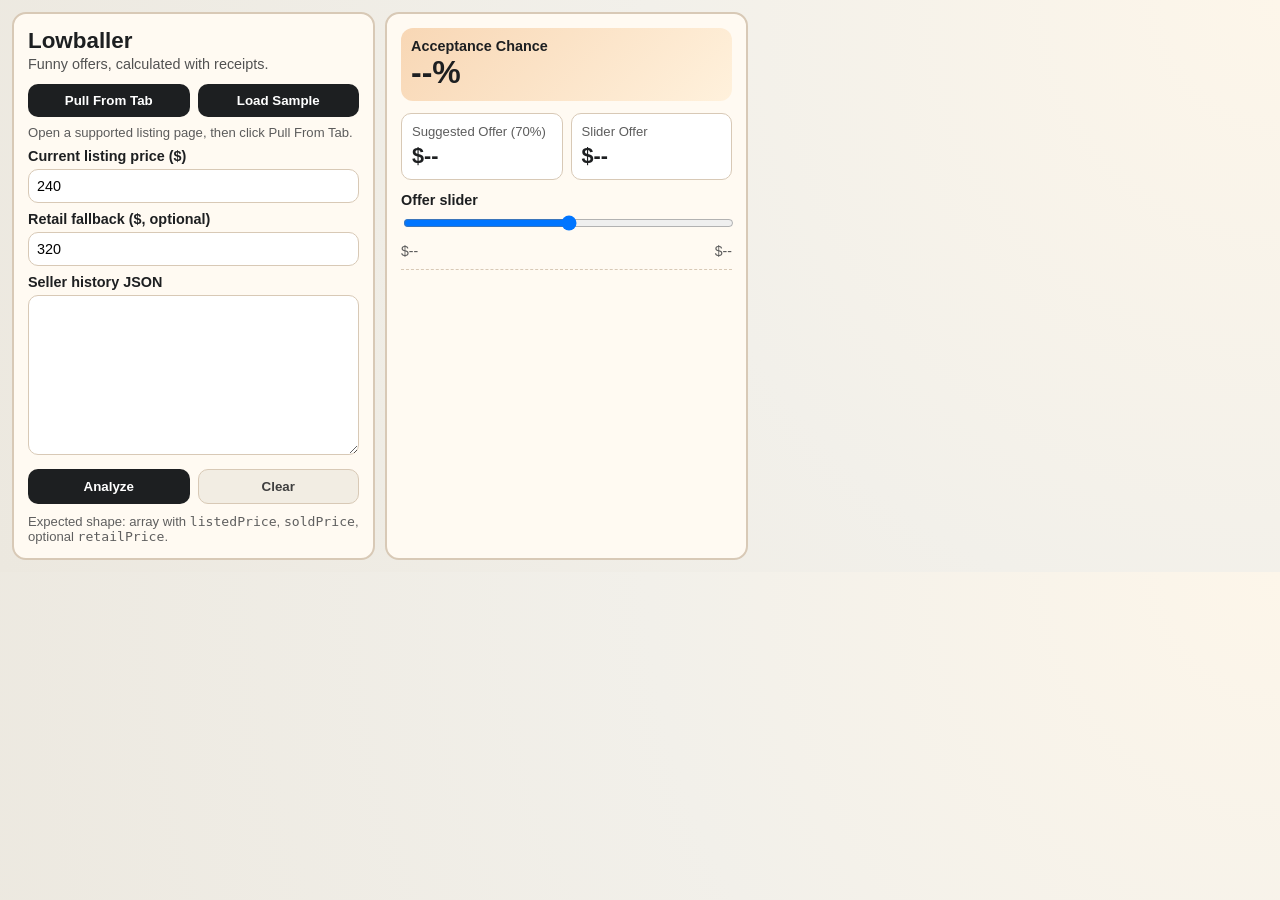
==== popup.html @ 646c8aa0 "added the files for the chrome extension" ====
<!doctype html>
<html lang="en">
<head>
  <meta charset="UTF-8" />
  <meta name="viewport" content="width=device-width, initial-scale=1.0" />
  <title>Lowballer</title>
  <link rel="stylesheet" href="popup.css" />
</head>
<body>
  <main class="app-shell">
    <section class="panel panel-left">
      <h1>Lowballer</h1>
      <p class="tagline">Funny offers, calculated with receipts.</p>

      <div class="button-row top-row">
        <button id="pullFromTabBtn" type="button">Pull From Tab</button>
        <button id="loadSampleBtn" type="button">Load Sample</button>
      </div>

      <p id="pageStatus" class="status">Open a supported listing page, then click Pull From Tab.</p>

      <label for="listingPrice">Current listing price ($)</label>
      <input id="listingPrice" type="number" min="1" step="1" value="240" />

      <label for="retailPrice">Retail fallback ($, optional)</label>
      <input id="retailPrice" type="number" min="1" step="1" value="320" />

      <label for="historyInput">Seller history JSON</label>
      <textarea id="historyInput" spellcheck="false"></textarea>

      <div class="button-row">
        <button id="analyzeBtn" type="button">Analyze</button>
        <button id="clearBtn" type="button" class="ghost">Clear</button>
      </div>

      <p class="hint">Expected shape: array with <code>listedPrice</code>, <code>soldPrice</code>, optional <code>retailPrice</code>.</p>
    </section>

    <section class="panel panel-right">
      <div class="meter-wrap">
        <div class="meter-label">Acceptance Chance</div>
        <div id="acceptanceValue" class="meter-value">--%</div>
      </div>

      <div class="offer-wrap">
        <div class="offer-card">
          <div class="offer-label">Suggested Offer (70%)</div>
          <div id="suggestedOffer" class="offer-value">$--</div>
        </div>
        <div class="offer-card">
          <div class="offer-label">Slider Offer</div>
          <div id="sliderOffer" class="offer-value">$--</div>
        </div>
      </div>

      <label for="offerSlider">Offer slider</label>
      <input id="offerSlider" type="range" min="0" max="100" step="1" value="50" />

      <div class="range-row">
        <span id="rangeMin">$--</span>
        <span id="rangeMax">$--</span>
      </div>

      <div id="modelNotes" class="model-notes"></div>
    </section>
  </main>

  <script type="module" src="popup.js"></script>
</body>
</html>
---- popup.css ----
:root {
  --bg: #f2f0ea;
  --ink: #1d1f21;
  --accent-soft: #f8d7b5;
  --panel: #fffaf2;
  --border: #d8c9b6;
  --good: #2f855a;
  --warn: #b8322a;
}

* {
  box-sizing: border-box;
}

body {
  margin: 0;
  width: 760px;
  max-width: 100%;
  font-family: "IBM Plex Sans", "Segoe UI", sans-serif;
  background: radial-gradient(circle at top right, #fdf6ea, var(--bg) 45%, #ece8df 100%);
  color: var(--ink);
}

.app-shell {
  display: grid;
  grid-template-columns: 1fr 1fr;
  gap: 10px;
  padding: 12px;
}

.panel {
  background: var(--panel);
  border: 2px solid var(--border);
  border-radius: 14px;
  padding: 14px;
}

h1 {
  margin: 0 0 2px;
  font-family: "Space Grotesk", "Segoe UI", sans-serif;
  font-size: 1.4rem;
}

.tagline {
  margin: 0 0 12px;
  color: #525252;
  font-size: 0.9rem;
}

label {
  display: block;
  margin: 8px 0 5px;
  font-size: 0.9rem;
  font-weight: 700;
}

input[type="number"],
textarea,
button,
input[type="range"] {
  width: 100%;
}

input[type="number"],
textarea {
  border: 1px solid var(--border);
  border-radius: 10px;
  padding: 8px;
  font-size: 0.9rem;
  background: #fff;
}

textarea {
  min-height: 160px;
  resize: vertical;
  font-family: "JetBrains Mono", Consolas, monospace;
}

button {
  border: none;
  border-radius: 10px;
  background: var(--ink);
  color: #fff;
  padding: 9px 10px;
  font-weight: 700;
  cursor: pointer;
}

button:hover {
  filter: brightness(1.06);
}

button.ghost {
  background: #f2ede3;
  color: #3f3f3f;
  border: 1px solid var(--border);
}

.button-row {
  margin-top: 10px;
  display: grid;
  grid-template-columns: 1fr 1fr;
  gap: 8px;
}

.top-row {
  margin-top: 0;
}

.hint {
  margin: 10px 0 0;
  color: #5f5f5f;
  font-size: 0.82rem;
}

.status {
  margin: 8px 0 4px;
  font-size: 0.82rem;
  color: #5b5b5b;
}

.status.ok {
  color: #2f855a;
}

.status.warn {
  color: var(--warn);
}

.meter-wrap {
  background: linear-gradient(135deg, var(--accent-soft), #fff1dc);
  border-radius: 12px;
  padding: 10px;
}

.meter-label {
  font-weight: 700;
  font-size: 0.9rem;
}

.meter-value {
  font-family: "Space Grotesk", "Segoe UI", sans-serif;
  font-size: 2rem;
  font-weight: 700;
}

.offer-wrap {
  margin: 12px 0;
  display: grid;
  grid-template-columns: 1fr 1fr;
  gap: 8px;
}

.offer-card {
  border: 1px solid var(--border);
  border-radius: 10px;
  padding: 10px;
  background: #fff;
}

.offer-label {
  color: #5d5d5d;
  font-size: 0.82rem;
}

.offer-value {
  margin-top: 4px;
  font-size: 1.35rem;
  font-weight: 700;
}

.range-row {
  margin-top: 8px;
  display: flex;
  justify-content: space-between;
  color: #5d5d5d;
  font-size: 0.88rem;
}

.model-notes {
  margin-top: 10px;
  border-top: 1px dashed var(--border);
  padding-top: 10px;
  color: #444;
  font-size: 0.88rem;
}

.good {
  color: var(--good);
}

.warn {
  color: var(--warn);
}

@media (max-width: 700px) {
  body {
    width: 420px;
  }

  .app-shell {
    grid-template-columns: 1fr;
  }
}
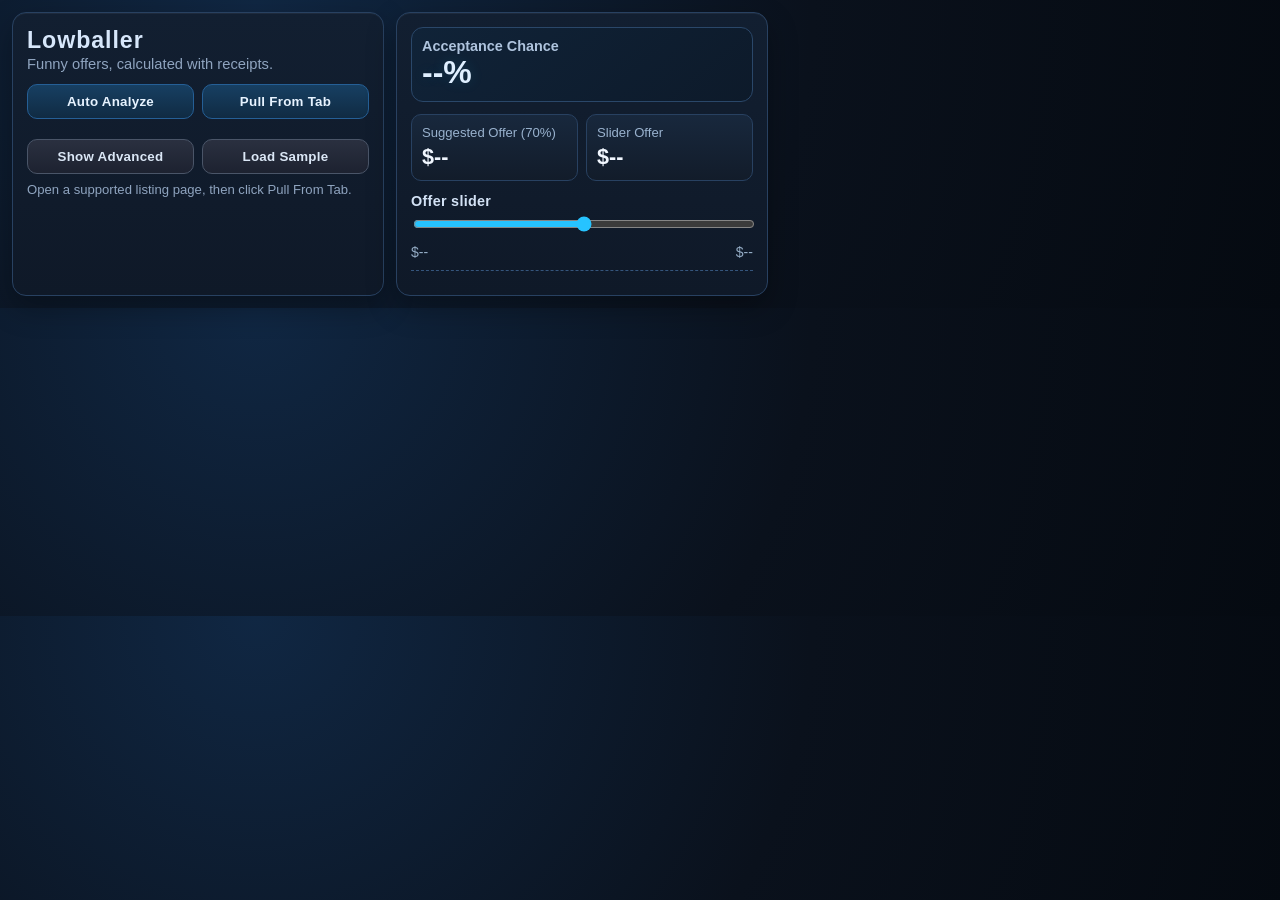
==== commit 4b8448a8: "tryring to make the crawler crawl through more eof the ehtml" ====
--- a/popup.html
+++ b/popup.html
@@ -13,27 +13,37 @@
       <p class="tagline">Funny offers, calculated with receipts.</p>
 
       <div class="button-row top-row">
+        <button id="autoAnalyzeBtn" type="button">Auto Analyze</button>
         <button id="pullFromTabBtn" type="button">Pull From Tab</button>
-        <button id="loadSampleBtn" type="button">Load Sample</button>
+      </div>
+      <div class="button-row">
+        <button id="openReviewsBtn" type="button" class="ghost hidden">Open Seller Reviews</button>
+        <button id="crawlGrailedBtn" type="button" class="ghost hidden">Crawl Grailed Reviews</button>
+      </div>
+      <div class="button-row">
+        <button id="toggleAdvancedBtn" type="button" class="ghost">Show Advanced</button>
+        <button id="loadSampleBtn" type="button" class="ghost">Load Sample</button>
       </div>
 
       <p id="pageStatus" class="status">Open a supported listing page, then click Pull From Tab.</p>
 
-      <label for="listingPrice">Current listing price ($)</label>
-      <input id="listingPrice" type="number" min="1" step="1" value="240" />
+      <div id="advancedPanel" class="hidden">
+        <label for="listingPrice">Current listing price ($)</label>
+        <input id="listingPrice" type="number" min="1" step="1" value="240" />
 
-      <label for="retailPrice">Retail fallback ($, optional)</label>
-      <input id="retailPrice" type="number" min="1" step="1" value="320" />
+        <label for="retailPrice">Retail fallback ($, optional)</label>
+        <input id="retailPrice" type="number" min="1" step="1" value="320" />
 
-      <label for="historyInput">Seller history JSON</label>
-      <textarea id="historyInput" spellcheck="false"></textarea>
+        <label for="historyInput">Seller history JSON</label>
+        <textarea id="historyInput" spellcheck="false"></textarea>
 
-      <div class="button-row">
-        <button id="analyzeBtn" type="button">Analyze</button>
-        <button id="clearBtn" type="button" class="ghost">Clear</button>
+        <div class="button-row">
+          <button id="analyzeBtn" type="button">Analyze</button>
+          <button id="clearBtn" type="button" class="ghost">Clear</button>
+        </div>
+
+        <p class="hint">Expected shape: array with <code>listedPrice</code>, <code>soldPrice</code>, optional <code>retailPrice</code>.</p>
       </div>
-
-      <p class="hint">Expected shape: array with <code>listedPrice</code>, <code>soldPrice</code>, optional <code>retailPrice</code>.</p>
     </section>
 
     <section class="panel panel-right">
@@ -67,4 +77,4 @@
 
   <script type="module" src="popup.js"></script>
 </body>
-</html>+</html>
--- a/popup.css
+++ b/popup.css
@@ -1,11 +1,15 @@
 :root {
-  --bg: #f2f0ea;
-  --ink: #1d1f21;
-  --accent-soft: #f8d7b5;
-  --panel: #fffaf2;
-  --border: #d8c9b6;
-  --good: #2f855a;
-  --warn: #b8322a;
+  --bg: #0a111c;
+  --bg-soft: #0f1928;
+  --panel: #121f31;
+  --panel-2: #18283d;
+  --border: #284161;
+  --ink: #e3eefb;
+  --muted: #8fa4bf;
+  --accent: #26c3ff;
+  --good: #20d38c;
+  --neutral: #ffb84a;
+  --bad: #ff5a76;
 }
 
 * {
@@ -14,44 +18,49 @@
 
 body {
   margin: 0;
-  width: 760px;
+  width: 780px;
   max-width: 100%;
-  font-family: "IBM Plex Sans", "Segoe UI", sans-serif;
-  background: radial-gradient(circle at top right, #fdf6ea, var(--bg) 45%, #ece8df 100%);
+  font-family: "Rajdhani", "IBM Plex Sans", "Segoe UI", sans-serif;
+  background: radial-gradient(circle at 20% 0%, #102743 0%, var(--bg) 52%, #050a11 100%);
   color: var(--ink);
 }
 
 .app-shell {
   display: grid;
   grid-template-columns: 1fr 1fr;
-  gap: 10px;
+  gap: 12px;
   padding: 12px;
 }
 
 .panel {
-  background: var(--panel);
-  border: 2px solid var(--border);
+  background: linear-gradient(180deg, var(--panel) 0%, var(--bg-soft) 100%);
+  border: 1px solid var(--border);
   border-radius: 14px;
   padding: 14px;
+  box-shadow: inset 0 1px 0 rgba(255, 255, 255, 0.05), 0 12px 30px rgba(0, 0, 0, 0.3);
 }
 
 h1 {
-  margin: 0 0 2px;
-  font-family: "Space Grotesk", "Segoe UI", sans-serif;
-  font-size: 1.4rem;
+  margin: 0;
+  font-family: "Orbitron", "Space Grotesk", "Segoe UI", sans-serif;
+  font-size: 1.45rem;
+  letter-spacing: 0.04em;
+  color: #d7e7fb;
 }
 
 .tagline {
-  margin: 0 0 12px;
-  color: #525252;
-  font-size: 0.9rem;
+  margin: 2px 0 12px;
+  color: var(--muted);
+  font-size: 0.92rem;
 }
 
 label {
   display: block;
   margin: 8px 0 5px;
   font-size: 0.9rem;
-  font-weight: 700;
+  letter-spacing: 0.02em;
+  font-weight: 700;
+  color: #d3e2f5;
 }
 
 input[type="number"],
@@ -63,37 +72,44 @@
 
 input[type="number"],
 textarea {
-  border: 1px solid var(--border);
+  border: 1px solid #2e4f77;
   border-radius: 10px;
   padding: 8px;
-  font-size: 0.9rem;
-  background: #fff;
+  font-size: 0.92rem;
+  color: var(--ink);
+  background: #0a1523;
+}
+
+input[type="number"]:focus,
+textarea:focus {
+  outline: 1px solid #3f90d6;
 }
 
 textarea {
   min-height: 160px;
   resize: vertical;
-  font-family: "JetBrains Mono", Consolas, monospace;
+  font-family: "IBM Plex Mono", Consolas, monospace;
 }
 
 button {
-  border: none;
+  border: 1px solid #255f96;
   border-radius: 10px;
-  background: var(--ink);
-  color: #fff;
+  background: linear-gradient(180deg, #173f62, #102b43);
+  color: #e7f3ff;
   padding: 9px 10px;
   font-weight: 700;
+  letter-spacing: 0.02em;
   cursor: pointer;
 }
 
 button:hover {
-  filter: brightness(1.06);
+  filter: brightness(1.08);
 }
 
 button.ghost {
-  background: #f2ede3;
-  color: #3f3f3f;
-  border: 1px solid var(--border);
+  background: linear-gradient(180deg, #2a3040, #1d2230);
+  border-color: #4a5568;
+  color: #dbe7f6;
 }
 
 .button-row {
@@ -109,26 +125,27 @@
 
 .hint {
   margin: 10px 0 0;
-  color: #5f5f5f;
+  color: var(--muted);
   font-size: 0.82rem;
 }
 
 .status {
   margin: 8px 0 4px;
   font-size: 0.82rem;
-  color: #5b5b5b;
+  color: var(--muted);
 }
 
 .status.ok {
-  color: #2f855a;
+  color: var(--good);
 }
 
 .status.warn {
-  color: var(--warn);
+  color: var(--bad);
 }
 
 .meter-wrap {
-  background: linear-gradient(135deg, var(--accent-soft), #fff1dc);
+  background: linear-gradient(140deg, #102338, #0d1a2a);
+  border: 1px solid #2a4769;
   border-radius: 12px;
   padding: 10px;
 }
@@ -136,12 +153,15 @@
 .meter-label {
   font-weight: 700;
   font-size: 0.9rem;
+  color: #afc4de;
 }
 
 .meter-value {
-  font-family: "Space Grotesk", "Segoe UI", sans-serif;
+  font-family: "Orbitron", "Space Grotesk", "Segoe UI", sans-serif;
   font-size: 2rem;
   font-weight: 700;
+  color: #dfefff;
+  text-shadow: 0 0 14px rgba(38, 195, 255, 0.15);
 }
 
 .offer-wrap {
@@ -155,11 +175,11 @@
   border: 1px solid var(--border);
   border-radius: 10px;
   padding: 10px;
-  background: #fff;
+  background: linear-gradient(180deg, var(--panel-2), #121c2a);
 }
 
 .offer-label {
-  color: #5d5d5d;
+  color: #99b2ce;
   font-size: 0.82rem;
 }
 
@@ -167,38 +187,65 @@
   margin-top: 4px;
   font-size: 1.35rem;
   font-weight: 700;
+  color: #f1f7ff;
+}
+
+input[type="range"] {
+  accent-color: var(--accent);
 }
 
 .range-row {
   margin-top: 8px;
   display: flex;
   justify-content: space-between;
-  color: #5d5d5d;
+  color: #93abc4;
   font-size: 0.88rem;
 }
 
 .model-notes {
   margin-top: 10px;
-  border-top: 1px dashed var(--border);
+  border-top: 1px dashed #35557c;
   padding-top: 10px;
-  color: #444;
+  color: #c0d3e8;
   font-size: 0.88rem;
 }
 
 .good {
   color: var(--good);
+  text-shadow: 0 0 12px rgba(32, 211, 140, 0.28);
+}
+
+.neutral {
+  color: var(--neutral);
+  text-shadow: 0 0 12px rgba(255, 184, 74, 0.24);
+}
+
+.bad {
+  color: var(--bad);
+  text-shadow: 0 0 12px rgba(255, 90, 118, 0.28);
 }
 
 .warn {
-  color: var(--warn);
+  color: var(--bad);
+}
+
+.hidden {
+  display: none;
+}
+
+code {
+  background: rgba(23, 45, 70, 0.8);
+  border: 1px solid #2f547b;
+  border-radius: 4px;
+  padding: 0 4px;
 }
 
 @media (max-width: 700px) {
   body {
-    width: 420px;
+    width: 430px;
   }
 
   .app-shell {
     grid-template-columns: 1fr;
   }
-}+}
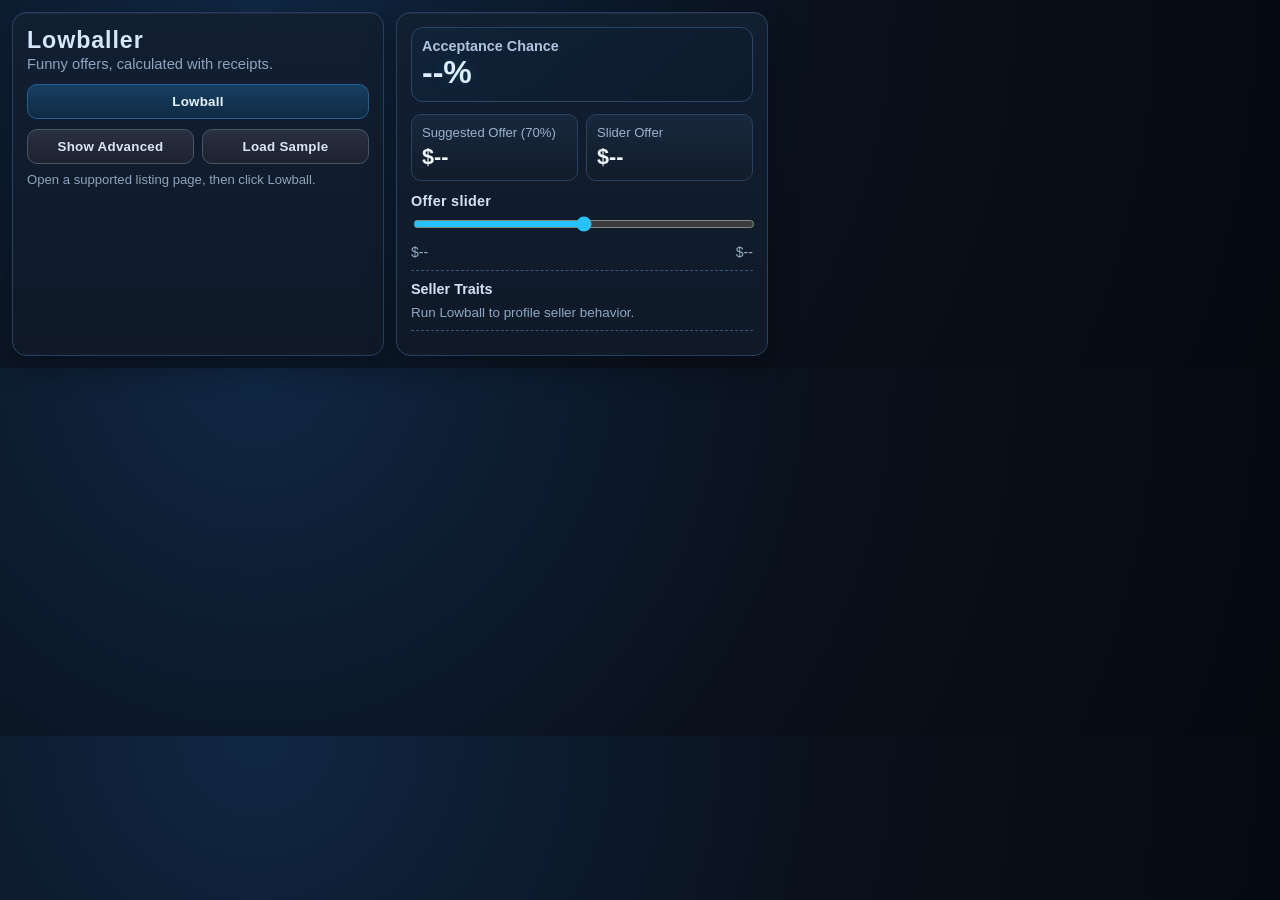
==== commit 60cfd25e: "finished dmaking the webcrawler, added user traits to thee interface, fully functional" ====
--- a/popup.html
+++ b/popup.html
@@ -12,20 +12,15 @@
       <h1>Lowballer</h1>
       <p class="tagline">Funny offers, calculated with receipts.</p>
 
-      <div class="button-row top-row">
-        <button id="autoAnalyzeBtn" type="button">Auto Analyze</button>
-        <button id="pullFromTabBtn" type="button">Pull From Tab</button>
-      </div>
-      <div class="button-row">
-        <button id="openReviewsBtn" type="button" class="ghost hidden">Open Seller Reviews</button>
-        <button id="crawlGrailedBtn" type="button" class="ghost hidden">Crawl Grailed Reviews</button>
+      <div class="button-row top-row single">
+        <button id="autoAnalyzeBtn" type="button">Lowball</button>
       </div>
       <div class="button-row">
         <button id="toggleAdvancedBtn" type="button" class="ghost">Show Advanced</button>
         <button id="loadSampleBtn" type="button" class="ghost">Load Sample</button>
       </div>
 
-      <p id="pageStatus" class="status">Open a supported listing page, then click Pull From Tab.</p>
+      <p id="pageStatus" class="status">Open a supported listing page, then click Lowball.</p>
 
       <div id="advancedPanel" class="hidden">
         <label for="listingPrice">Current listing price ($)</label>
@@ -71,6 +66,13 @@
         <span id="rangeMax">$--</span>
       </div>
 
+      <section class="traits-wrap">
+        <div class="traits-label">Seller Traits</div>
+        <div id="sellerTraits" class="traits-list">
+          <span class="trait-empty">Run Lowball to profile seller behavior.</span>
+        </div>
+      </section>
+
       <div id="modelNotes" class="model-notes"></div>
     </section>
   </main>
--- a/popup.css
+++ b/popup.css
@@ -119,6 +119,10 @@
   gap: 8px;
 }
 
+.button-row.single {
+  grid-template-columns: 1fr;
+}
+
 .top-row {
   margin-top: 0;
 }
@@ -202,6 +206,94 @@
   font-size: 0.88rem;
 }
 
+.traits-wrap {
+  margin-top: 10px;
+  padding-top: 10px;
+  border-top: 1px dashed #35557c;
+}
+
+.traits-label {
+  font-weight: 700;
+  color: #d4e2f5;
+  font-size: 0.9rem;
+}
+
+.traits-list {
+  margin-top: 8px;
+  display: flex;
+  flex-wrap: wrap;
+  gap: 8px;
+}
+
+.trait-chip {
+  position: relative;
+  display: inline-flex;
+  align-items: center;
+  border: 1px solid #35658d;
+  border-radius: 999px;
+  padding: 6px 10px;
+  background: linear-gradient(180deg, #19304a, #11253a);
+  color: #d8ecff;
+  font-size: 0.78rem;
+  font-weight: 700;
+  letter-spacing: 0.03em;
+  cursor: help;
+}
+
+.trait-chip.aggressive {
+  border-color: #2f8366;
+  background: linear-gradient(180deg, #1b3e39, #122c27);
+  color: #cdfbe9;
+}
+
+.trait-chip.defensive {
+  border-color: #8c5e45;
+  background: linear-gradient(180deg, #46301e, #352417);
+  color: #ffe7c8;
+}
+
+.trait-chip.steady {
+  border-color: #466f92;
+  background: linear-gradient(180deg, #1a3146, #122737);
+  color: #d5ecff;
+}
+
+.trait-chip::after {
+  content: attr(data-tip);
+  position: absolute;
+  z-index: 4;
+  left: 0;
+  bottom: calc(100% + 10px);
+  transform: translateY(6px);
+  width: 230px;
+  max-width: 260px;
+  border: 1px solid #3f5d80;
+  border-radius: 10px;
+  padding: 8px 10px;
+  background: linear-gradient(180deg, #0f1b2b, #0a1422);
+  color: #d8e9fa;
+  font-size: 0.77rem;
+  line-height: 1.35;
+  white-space: normal;
+  letter-spacing: normal;
+  text-transform: none;
+  pointer-events: none;
+  opacity: 0;
+  box-shadow: 0 8px 24px rgba(0, 0, 0, 0.4);
+  transition: opacity 140ms ease, transform 140ms ease;
+}
+
+.trait-chip:hover::after,
+.trait-chip:focus-visible::after {
+  opacity: 1;
+  transform: translateY(0);
+}
+
+.trait-empty {
+  color: #91a8c3;
+  font-size: 0.84rem;
+}
+
 .model-notes {
   margin-top: 10px;
   border-top: 1px dashed #35557c;
@@ -225,6 +317,13 @@
   text-shadow: 0 0 12px rgba(255, 90, 118, 0.28);
 }
 
+.hailmary {
+  color: var(--bad);
+  font-size: 1.28rem;
+  text-shadow: 0 0 10px rgba(255, 90, 118, 0.28);
+  letter-spacing: 0.02em;
+}
+
 .warn {
   color: var(--bad);
 }
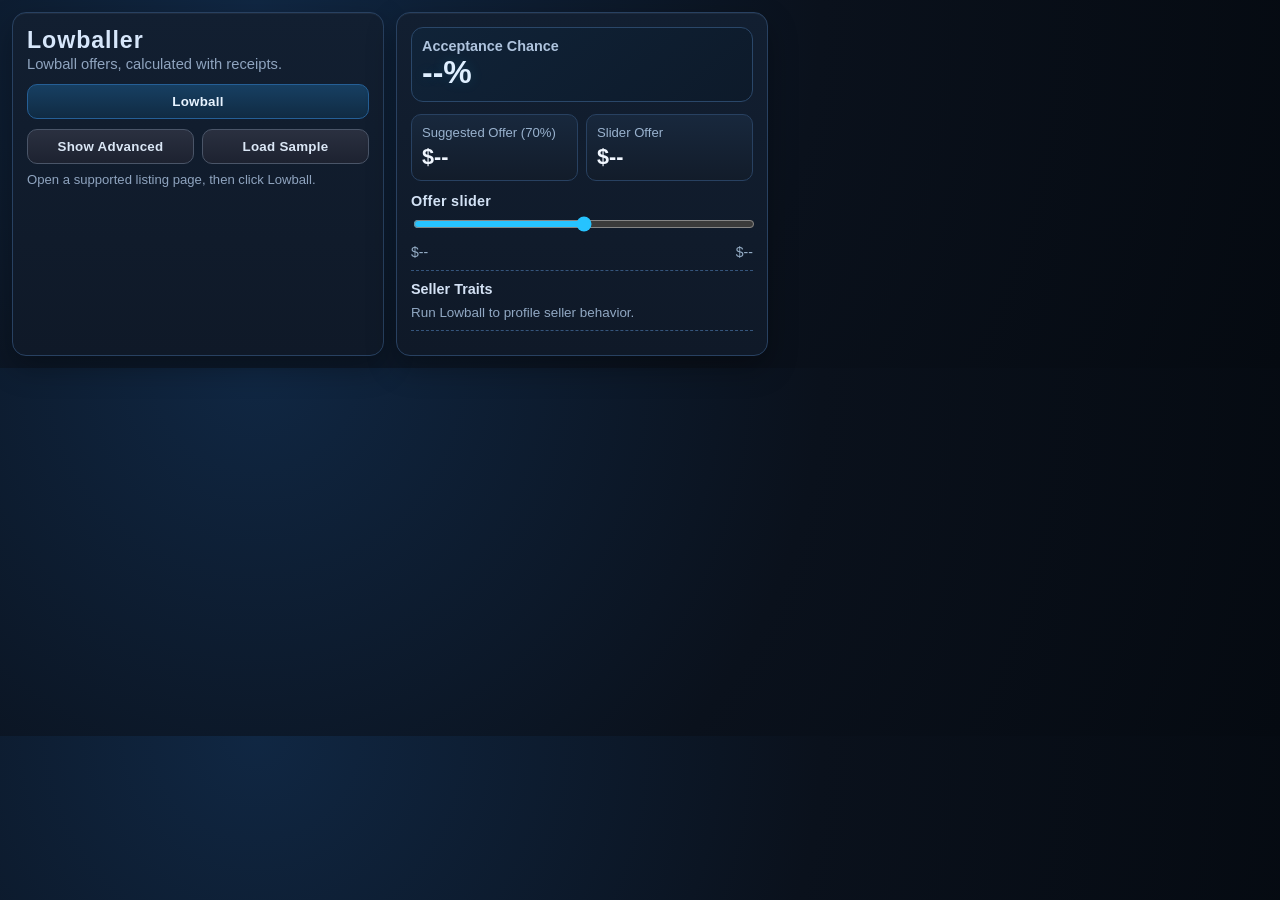
==== commit 7ef13ad2: "chaanged the description" ====
--- a/popup.html
+++ b/popup.html
@@ -10,7 +10,7 @@
   <main class="app-shell">
     <section class="panel panel-left">
       <h1>Lowballer</h1>
-      <p class="tagline">Funny offers, calculated with receipts.</p>
+      <p class="tagline">Lowball offers, calculated with receipts.</p>
 
       <div class="button-row top-row single">
         <button id="autoAnalyzeBtn" type="button">Lowball</button>
